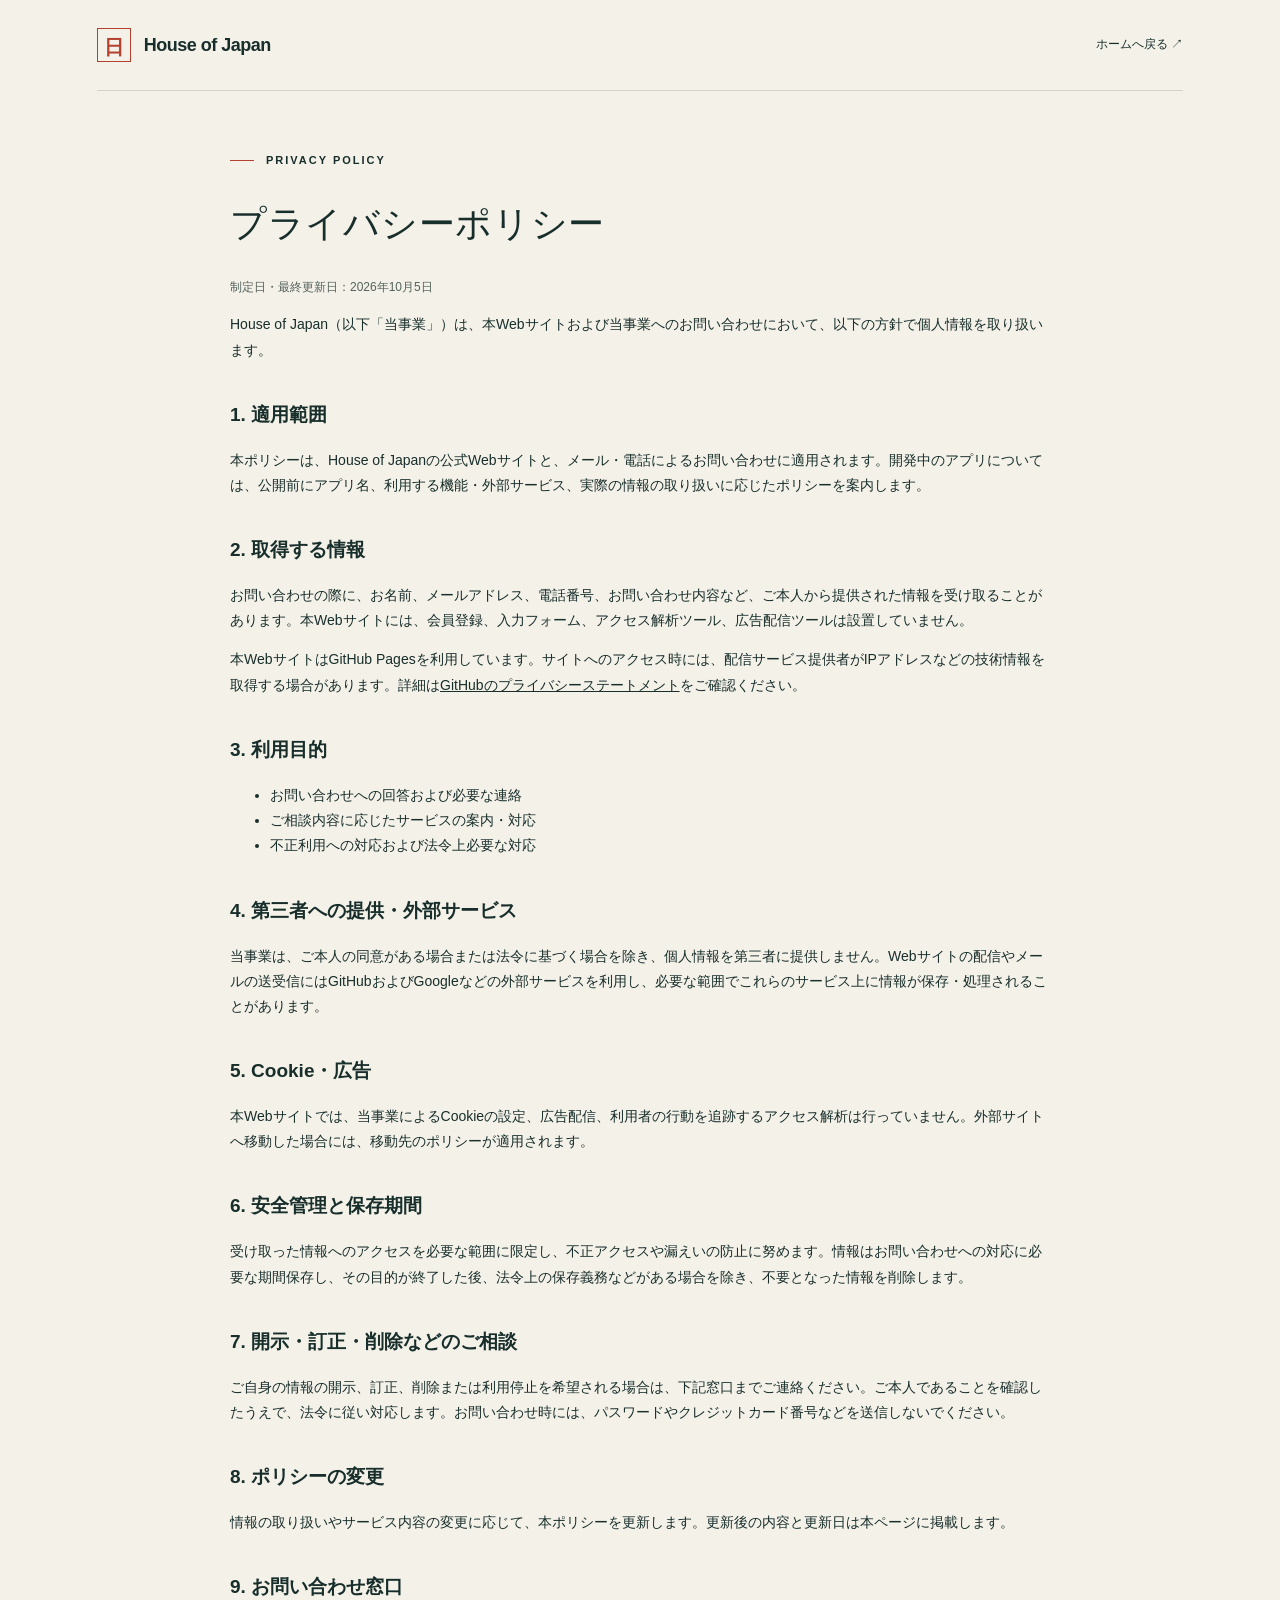
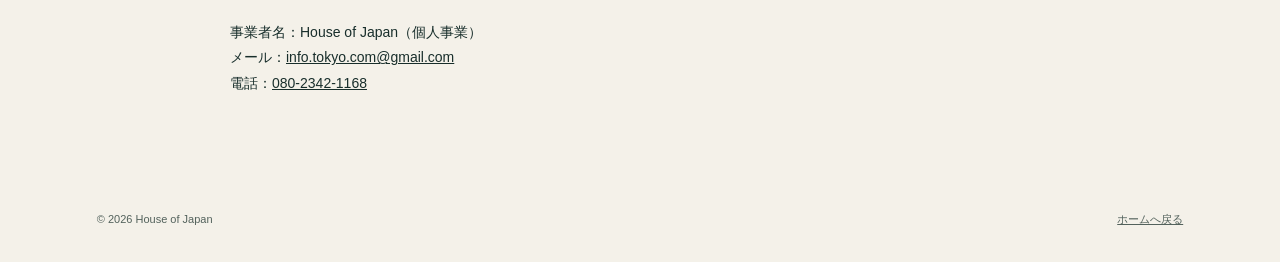
==== privacy.html @ 241f7ce8 "Refresh House of Japan site and add website privacy policy" ====
<!doctype html>
<html lang="ja"><head><meta charset="utf-8"><meta name="viewport" content="width=device-width,initial-scale=1"><meta name="description" content="House of Japan公式Webサイトおよびお問い合わせにおける個人情報の取り扱いについて。"><title>プライバシーポリシー | House of Japan</title><link rel="stylesheet" href="style.css"></head>
<body><a class="skip" href="#main">本文へ移動</a><div class="wrap"><header><a class="brand" href="./"><span class="mark" aria-hidden="true">日</span>House of Japan</a><nav aria-label="ナビゲーション"><a href="./">ホームへ戻る ↗</a></nav></header>
<main class="policy" id="main"><div class="eyebrow">Privacy policy</div><h1>プライバシーポリシー</h1><p class="date">制定日・最終更新日：2026年10月5日</p>
<p>House of Japan（以下「当事業」）は、本Webサイトおよび当事業へのお問い合わせにおいて、以下の方針で個人情報を取り扱います。</p>
<h2>1. 適用範囲</h2><p>本ポリシーは、House of Japanの公式Webサイトと、メール・電話によるお問い合わせに適用されます。開発中のアプリについては、公開前にアプリ名、利用する機能・外部サービス、実際の情報の取り扱いに応じたポリシーを案内します。</p>
<h2>2. 取得する情報</h2><p>お問い合わせの際に、お名前、メールアドレス、電話番号、お問い合わせ内容など、ご本人から提供された情報を受け取ることがあります。本Webサイトには、会員登録、入力フォーム、アクセス解析ツール、広告配信ツールは設置していません。</p><p>本WebサイトはGitHub Pagesを利用しています。サイトへのアクセス時には、配信サービス提供者がIPアドレスなどの技術情報を取得する場合があります。詳細は<a href="https://docs.github.com/en/site-policy/privacy-policies/github-general-privacy-statement">GitHubのプライバシーステートメント</a>をご確認ください。</p>
<h2>3. 利用目的</h2><ul><li>お問い合わせへの回答および必要な連絡</li><li>ご相談内容に応じたサービスの案内・対応</li><li>不正利用への対応および法令上必要な対応</li></ul>
<h2>4. 第三者への提供・外部サービス</h2><p>当事業は、ご本人の同意がある場合または法令に基づく場合を除き、個人情報を第三者に提供しません。Webサイトの配信やメールの送受信にはGitHubおよびGoogleなどの外部サービスを利用し、必要な範囲でこれらのサービス上に情報が保存・処理されることがあります。</p>
<h2>5. Cookie・広告</h2><p>本Webサイトでは、当事業によるCookieの設定、広告配信、利用者の行動を追跡するアクセス解析は行っていません。外部サイトへ移動した場合には、移動先のポリシーが適用されます。</p>
<h2>6. 安全管理と保存期間</h2><p>受け取った情報へのアクセスを必要な範囲に限定し、不正アクセスや漏えいの防止に努めます。情報はお問い合わせへの対応に必要な期間保存し、その目的が終了した後、法令上の保存義務などがある場合を除き、不要となった情報を削除します。</p>
<h2>7. 開示・訂正・削除などのご相談</h2><p>ご自身の情報の開示、訂正、削除または利用停止を希望される場合は、下記窓口までご連絡ください。ご本人であることを確認したうえで、法令に従い対応します。お問い合わせ時には、パスワードやクレジットカード番号などを送信しないでください。</p>
<h2>8. ポリシーの変更</h2><p>情報の取り扱いやサービス内容の変更に応じて、本ポリシーを更新します。更新後の内容と更新日は本ページに掲載します。</p>
<h2>9. お問い合わせ窓口</h2><p>事業者名：House of Japan（個人事業）<br>メール：<a href="mailto:info.tokyo.com@gmail.com">info.tokyo.com@gmail.com</a><br>電話：<a href="tel:+818023421168">080-2342-1168</a></p>
</main><footer><span>© 2026 House of Japan</span><a href="./">ホームへ戻る</a></footer></div></body></html>
---- style.css ----
:root{--paper:#f4f1e9;--ink:#182e2b;--muted:#53625c;--red:#b4402e;--line:#d1d5c9}*{box-sizing:border-box}html{scroll-behavior:smooth;scroll-padding-top:30px}body{margin:0;background:var(--paper);color:var(--ink);font-family:Arial,'Yu Gothic','Hiragino Kaku Gothic ProN',sans-serif;line-height:1.8}a{color:inherit}a:focus-visible{outline:3px solid var(--red);outline-offset:6px}a:hover{color:var(--red)}.wrap{max-width:1240px;margin:auto;padding:0 6%}.skip{position:absolute;left:20px;top:-80px;background:white;padding:10px;z-index:10}.skip:focus{top:10px}header{display:flex;justify-content:space-between;align-items:center;gap:24px;padding:28px 0;border-bottom:1px solid var(--line)}.brand{text-decoration:none;display:flex;gap:13px;align-items:center;font-size:18px;font-weight:bold;letter-spacing:-.5px}.mark{display:grid;place-items:center;width:34px;height:34px;border:1px solid var(--red);color:var(--red);font-family:serif;font-size:20px}nav{display:flex;gap:28px;font-size:12px}nav a{text-decoration:none}.hero{padding:75px 0 55px;display:grid;grid-template-columns:1.05fr 1fr;align-items:center;gap:40px}.eyebrow{font-size:11px;letter-spacing:2px;text-transform:uppercase;font-weight:bold;display:flex;align-items:center;gap:12px}.eyebrow:before{content:'';width:24px;height:1px;background:var(--red)}h1{font-family:'Yu Mincho','Hiragino Mincho ProN',serif;font-weight:500;font-size:clamp(38px,4.6vw,64px);line-height:1.5;letter-spacing:.02em;margin:26px 0}h1 em{font-style:normal;color:var(--red)}.lead{color:var(--muted);font-size:14px;max-width:440px}.button{display:inline-flex;align-items:center;gap:40px;padding:13px 24px;background:var(--ink);color:var(--paper);text-decoration:none;font-size:13px;margin-top:22px}.button:hover{background:var(--red);color:white}.art{position:relative;aspect-ratio:1/1.08;background:#e8e5db;overflow:hidden;border-radius:160px 160px 0 0}.art svg{width:100%;height:100%;display:block}.art-label{position:absolute;bottom:25px;left:25px;font-size:10px;letter-spacing:2px}.hero-foot{border-top:1px solid var(--line);border-bottom:1px solid var(--line);display:flex;justify-content:space-between;padding:16px 0;font-size:10px;letter-spacing:2px}.section{padding:80px 0;border-bottom:1px solid var(--line)}.section-heading{display:grid;grid-template-columns:1fr 2fr;gap:40px;margin-bottom:35px}.section-heading h2{font-size:30px;font-family:Georgia,serif;font-weight:normal;margin:8px 0}.section-heading p{font-size:15px;max-width:620px;color:var(--muted);margin:5px 0}.cards{display:grid;grid-template-columns:1fr 1fr;gap:20px}.card{padding:32px;background:#e9eade;min-height:235px}.card:nth-child(2){background:#eae3d8}.card-top{display:flex;justify-content:space-between;font-size:11px;letter-spacing:2px;color:var(--muted)}.card h3{font-weight:500;font-size:22px;margin:30px 0 10px}.card p{font-size:14px;color:var(--muted);max-width:440px}.tag{font-size:10px;letter-spacing:2px;display:inline-block;border-bottom:1px solid var(--muted);padding-bottom:5px}.about-grid{display:grid;grid-template-columns:1fr 2fr;gap:40px}dl{margin:0}dl div{display:grid;grid-template-columns:120px 1fr;border-top:1px solid var(--line);padding:16px 0;font-size:14px}dt{color:var(--muted)}dd{margin:0;overflow-wrap:anywhere}.contact{background:var(--ink);color:var(--paper);padding:55px;margin:65px 0}.contact h2{font-family:'Yu Mincho',serif;font-size:32px;font-weight:500;margin:10px 0}.contact p{font-size:14px;color:#c6d0c5}.contact-links{display:flex;flex-wrap:wrap;gap:20px 35px;margin-top:25px}.contact-links a{color:var(--paper);text-underline-offset:7px;overflow-wrap:anywhere}.contact .eyebrow:before{background:#e59777}footer{display:flex;justify-content:space-between;gap:20px;padding:20px 0 32px;font-size:11px;color:var(--muted)}.policy{max-width:820px;padding:60px 0 80px;margin:auto}.policy h1{font-size:36px}.policy h2{font-size:19px;margin-top:35px}.policy p,.policy li{font-size:14px}.policy .date{color:var(--muted);font-size:12px}.policy a{overflow-wrap:anywhere}@media(max-width:700px){.wrap{padding:0 6%}header{flex-wrap:wrap;padding:20px 0;gap:16px}nav{gap:20px;font-size:11px}.brand{font-size:17px}.hero{grid-template-columns:1fr;padding:45px 0 30px;gap:30px}h1{font-size:40px}.art{max-width:440px;width:100%;justify-self:center;aspect-ratio:1.2}.hero-foot{font-size:8px;letter-spacing:1px;gap:10px}.section{padding:50px 0}.section-heading,.about-grid{grid-template-columns:1fr;gap:15px}.cards{grid-template-columns:1fr}.card{padding:25px}.contact{padding:28px;margin:40px 0}.contact h2{font-size:26px}.contact-links{flex-direction:column;font-size:14px}dl div{grid-template-columns:90px 1fr}footer{flex-wrap:wrap}.policy{padding-top:30px}.policy h1{font-size:28px}}@media(prefers-reduced-motion:reduce){html{scroll-behavior:auto}}
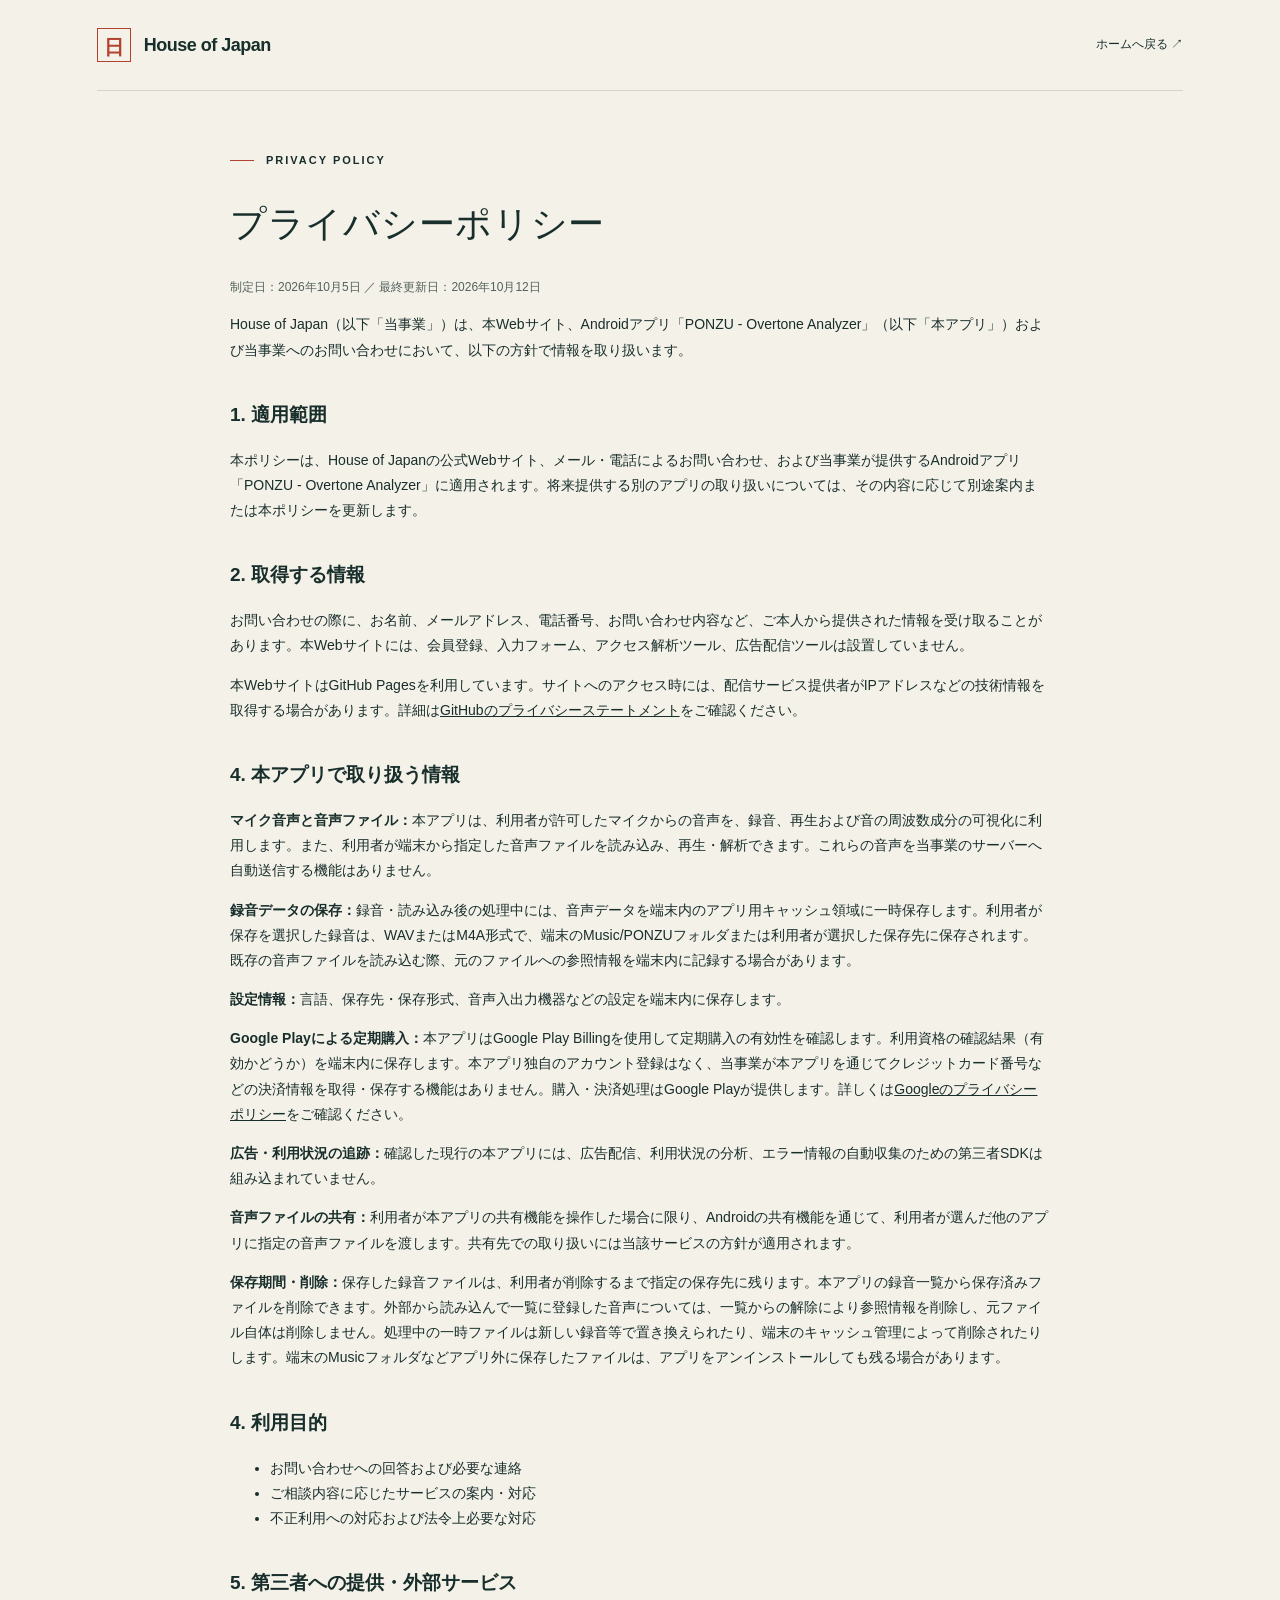
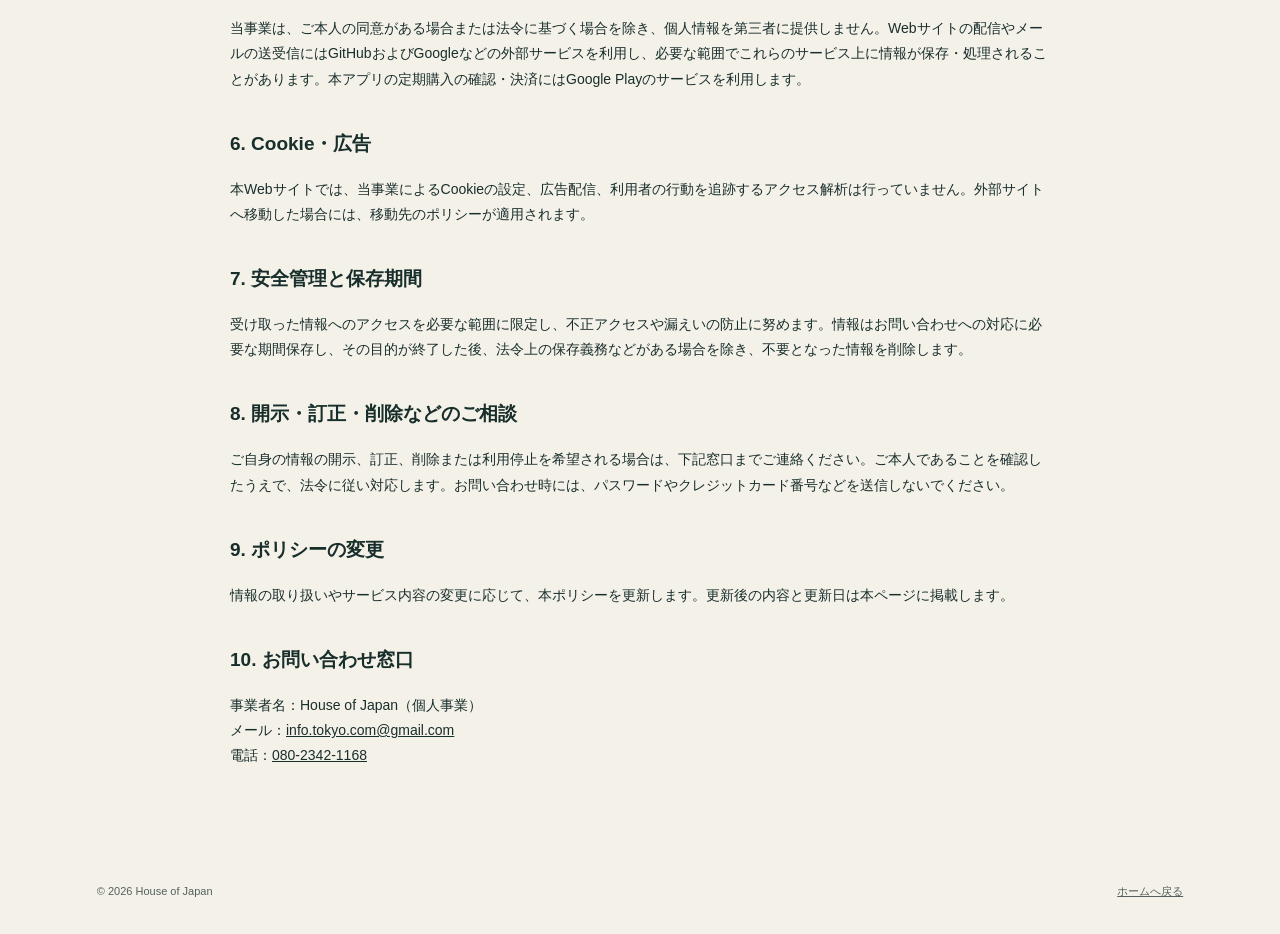
==== commit 5aa348ad: "Update privacy policy for PONZU Overtone Analyzer" ====
--- a/privacy.html
+++ b/privacy.html
@@ -1,15 +1,23 @@
 <!doctype html>
-<html lang="ja"><head><meta charset="utf-8"><meta name="viewport" content="width=device-width,initial-scale=1"><meta name="description" content="House of Japan公式Webサイトおよびお問い合わせにおける個人情報の取り扱いについて。"><title>プライバシーポリシー | House of Japan</title><link rel="stylesheet" href="style.css"></head>
+<html lang="ja"><head><meta charset="utf-8"><meta name="viewport" content="width=device-width,initial-scale=1"><meta name="description" content="House of Japan公式Webサイト・PONZUアプリ・お問い合わせにおける情報の取り扱いについて。"><title>プライバシーポリシー | House of Japan</title><link rel="stylesheet" href="style.css"></head>
 <body><a class="skip" href="#main">本文へ移動</a><div class="wrap"><header><a class="brand" href="./"><span class="mark" aria-hidden="true">日</span>House of Japan</a><nav aria-label="ナビゲーション"><a href="./">ホームへ戻る ↗</a></nav></header>
-<main class="policy" id="main"><div class="eyebrow">Privacy policy</div><h1>プライバシーポリシー</h1><p class="date">制定日・最終更新日：2026年10月5日</p>
-<p>House of Japan（以下「当事業」）は、本Webサイトおよび当事業へのお問い合わせにおいて、以下の方針で個人情報を取り扱います。</p>
-<h2>1. 適用範囲</h2><p>本ポリシーは、House of Japanの公式Webサイトと、メール・電話によるお問い合わせに適用されます。開発中のアプリについては、公開前にアプリ名、利用する機能・外部サービス、実際の情報の取り扱いに応じたポリシーを案内します。</p>
+<main class="policy" id="main"><div class="eyebrow">Privacy policy</div><h1>プライバシーポリシー</h1><p class="date">制定日：2026年10月5日 ／ 最終更新日：2026年10月12日</p>
+<p>House of Japan（以下「当事業」）は、本Webサイト、Androidアプリ「PONZU - Overtone Analyzer」（以下「本アプリ」）および当事業へのお問い合わせにおいて、以下の方針で情報を取り扱います。</p>
+<h2>1. 適用範囲</h2><p>本ポリシーは、House of Japanの公式Webサイト、メール・電話によるお問い合わせ、および当事業が提供するAndroidアプリ「PONZU - Overtone Analyzer」に適用されます。将来提供する別のアプリの取り扱いについては、その内容に応じて別途案内または本ポリシーを更新します。</p>
 <h2>2. 取得する情報</h2><p>お問い合わせの際に、お名前、メールアドレス、電話番号、お問い合わせ内容など、ご本人から提供された情報を受け取ることがあります。本Webサイトには、会員登録、入力フォーム、アクセス解析ツール、広告配信ツールは設置していません。</p><p>本WebサイトはGitHub Pagesを利用しています。サイトへのアクセス時には、配信サービス提供者がIPアドレスなどの技術情報を取得する場合があります。詳細は<a href="https://docs.github.com/en/site-policy/privacy-policies/github-general-privacy-statement">GitHubのプライバシーステートメント</a>をご確認ください。</p>
-<h2>3. 利用目的</h2><ul><li>お問い合わせへの回答および必要な連絡</li><li>ご相談内容に応じたサービスの案内・対応</li><li>不正利用への対応および法令上必要な対応</li></ul>
-<h2>4. 第三者への提供・外部サービス</h2><p>当事業は、ご本人の同意がある場合または法令に基づく場合を除き、個人情報を第三者に提供しません。Webサイトの配信やメールの送受信にはGitHubおよびGoogleなどの外部サービスを利用し、必要な範囲でこれらのサービス上に情報が保存・処理されることがあります。</p>
-<h2>5. Cookie・広告</h2><p>本Webサイトでは、当事業によるCookieの設定、広告配信、利用者の行動を追跡するアクセス解析は行っていません。外部サイトへ移動した場合には、移動先のポリシーが適用されます。</p>
-<h2>6. 安全管理と保存期間</h2><p>受け取った情報へのアクセスを必要な範囲に限定し、不正アクセスや漏えいの防止に努めます。情報はお問い合わせへの対応に必要な期間保存し、その目的が終了した後、法令上の保存義務などがある場合を除き、不要となった情報を削除します。</p>
-<h2>7. 開示・訂正・削除などのご相談</h2><p>ご自身の情報の開示、訂正、削除または利用停止を希望される場合は、下記窓口までご連絡ください。ご本人であることを確認したうえで、法令に従い対応します。お問い合わせ時には、パスワードやクレジットカード番号などを送信しないでください。</p>
-<h2>8. ポリシーの変更</h2><p>情報の取り扱いやサービス内容の変更に応じて、本ポリシーを更新します。更新後の内容と更新日は本ページに掲載します。</p>
-<h2>9. お問い合わせ窓口</h2><p>事業者名：House of Japan（個人事業）<br>メール：<a href="mailto:info.tokyo.com@gmail.com">info.tokyo.com@gmail.com</a><br>電話：<a href="tel:+818023421168">080-2342-1168</a></p>
+<h2>4. 本アプリで取り扱う情報</h2>
+<p><strong>マイク音声と音声ファイル：</strong>本アプリは、利用者が許可したマイクからの音声を、録音、再生および音の周波数成分の可視化に利用します。また、利用者が端末から指定した音声ファイルを読み込み、再生・解析できます。これらの音声を当事業のサーバーへ自動送信する機能はありません。</p>
+<p><strong>録音データの保存：</strong>録音・読み込み後の処理中には、音声データを端末内のアプリ用キャッシュ領域に一時保存します。利用者が保存を選択した録音は、WAVまたはM4A形式で、端末のMusic/PONZUフォルダまたは利用者が選択した保存先に保存されます。既存の音声ファイルを読み込む際、元のファイルへの参照情報を端末内に記録する場合があります。</p>
+<p><strong>設定情報：</strong>言語、保存先・保存形式、音声入出力機器などの設定を端末内に保存します。</p>
+<p><strong>Google Playによる定期購入：</strong>本アプリはGoogle Play Billingを使用して定期購入の有効性を確認します。利用資格の確認結果（有効かどうか）を端末内に保存します。本アプリ独自のアカウント登録はなく、当事業が本アプリを通じてクレジットカード番号などの決済情報を取得・保存する機能はありません。購入・決済処理はGoogle Playが提供します。詳しくは<a href="https://policies.google.com/privacy?hl=ja">Googleのプライバシーポリシー</a>をご確認ください。</p>
+<p><strong>広告・利用状況の追跡：</strong>確認した現行の本アプリには、広告配信、利用状況の分析、エラー情報の自動収集のための第三者SDKは組み込まれていません。</p>
+<p><strong>音声ファイルの共有：</strong>利用者が本アプリの共有機能を操作した場合に限り、Androidの共有機能を通じて、利用者が選んだ他のアプリに指定の音声ファイルを渡します。共有先での取り扱いには当該サービスの方針が適用されます。</p>
+<p><strong>保存期間・削除：</strong>保存した録音ファイルは、利用者が削除するまで指定の保存先に残ります。本アプリの録音一覧から保存済みファイルを削除できます。外部から読み込んで一覧に登録した音声については、一覧からの解除により参照情報を削除し、元ファイル自体は削除しません。処理中の一時ファイルは新しい録音等で置き換えられたり、端末のキャッシュ管理によって削除されたりします。端末のMusicフォルダなどアプリ外に保存したファイルは、アプリをアンインストールしても残る場合があります。</p>
+<h2>4. 利用目的</h2><ul><li>お問い合わせへの回答および必要な連絡</li><li>ご相談内容に応じたサービスの案内・対応</li><li>不正利用への対応および法令上必要な対応</li></ul>
+<h2>5. 第三者への提供・外部サービス</h2><p>当事業は、ご本人の同意がある場合または法令に基づく場合を除き、個人情報を第三者に提供しません。Webサイトの配信やメールの送受信にはGitHubおよびGoogleなどの外部サービスを利用し、必要な範囲でこれらのサービス上に情報が保存・処理されることがあります。本アプリの定期購入の確認・決済にはGoogle Playのサービスを利用します。</p>
+<h2>6. Cookie・広告</h2><p>本Webサイトでは、当事業によるCookieの設定、広告配信、利用者の行動を追跡するアクセス解析は行っていません。外部サイトへ移動した場合には、移動先のポリシーが適用されます。</p>
+<h2>7. 安全管理と保存期間</h2><p>受け取った情報へのアクセスを必要な範囲に限定し、不正アクセスや漏えいの防止に努めます。情報はお問い合わせへの対応に必要な期間保存し、その目的が終了した後、法令上の保存義務などがある場合を除き、不要となった情報を削除します。</p>
+<h2>8. 開示・訂正・削除などのご相談</h2><p>ご自身の情報の開示、訂正、削除または利用停止を希望される場合は、下記窓口までご連絡ください。ご本人であることを確認したうえで、法令に従い対応します。お問い合わせ時には、パスワードやクレジットカード番号などを送信しないでください。</p>
+<h2>9. ポリシーの変更</h2><p>情報の取り扱いやサービス内容の変更に応じて、本ポリシーを更新します。更新後の内容と更新日は本ページに掲載します。</p>
+<h2>10. お問い合わせ窓口</h2><p>事業者名：House of Japan（個人事業）<br>メール：<a href="mailto:info.tokyo.com@gmail.com">info.tokyo.com@gmail.com</a><br>電話：<a href="tel:+818023421168">080-2342-1168</a></p>
 </main><footer><span>© 2026 House of Japan</span><a href="./">ホームへ戻る</a></footer></div></body></html>
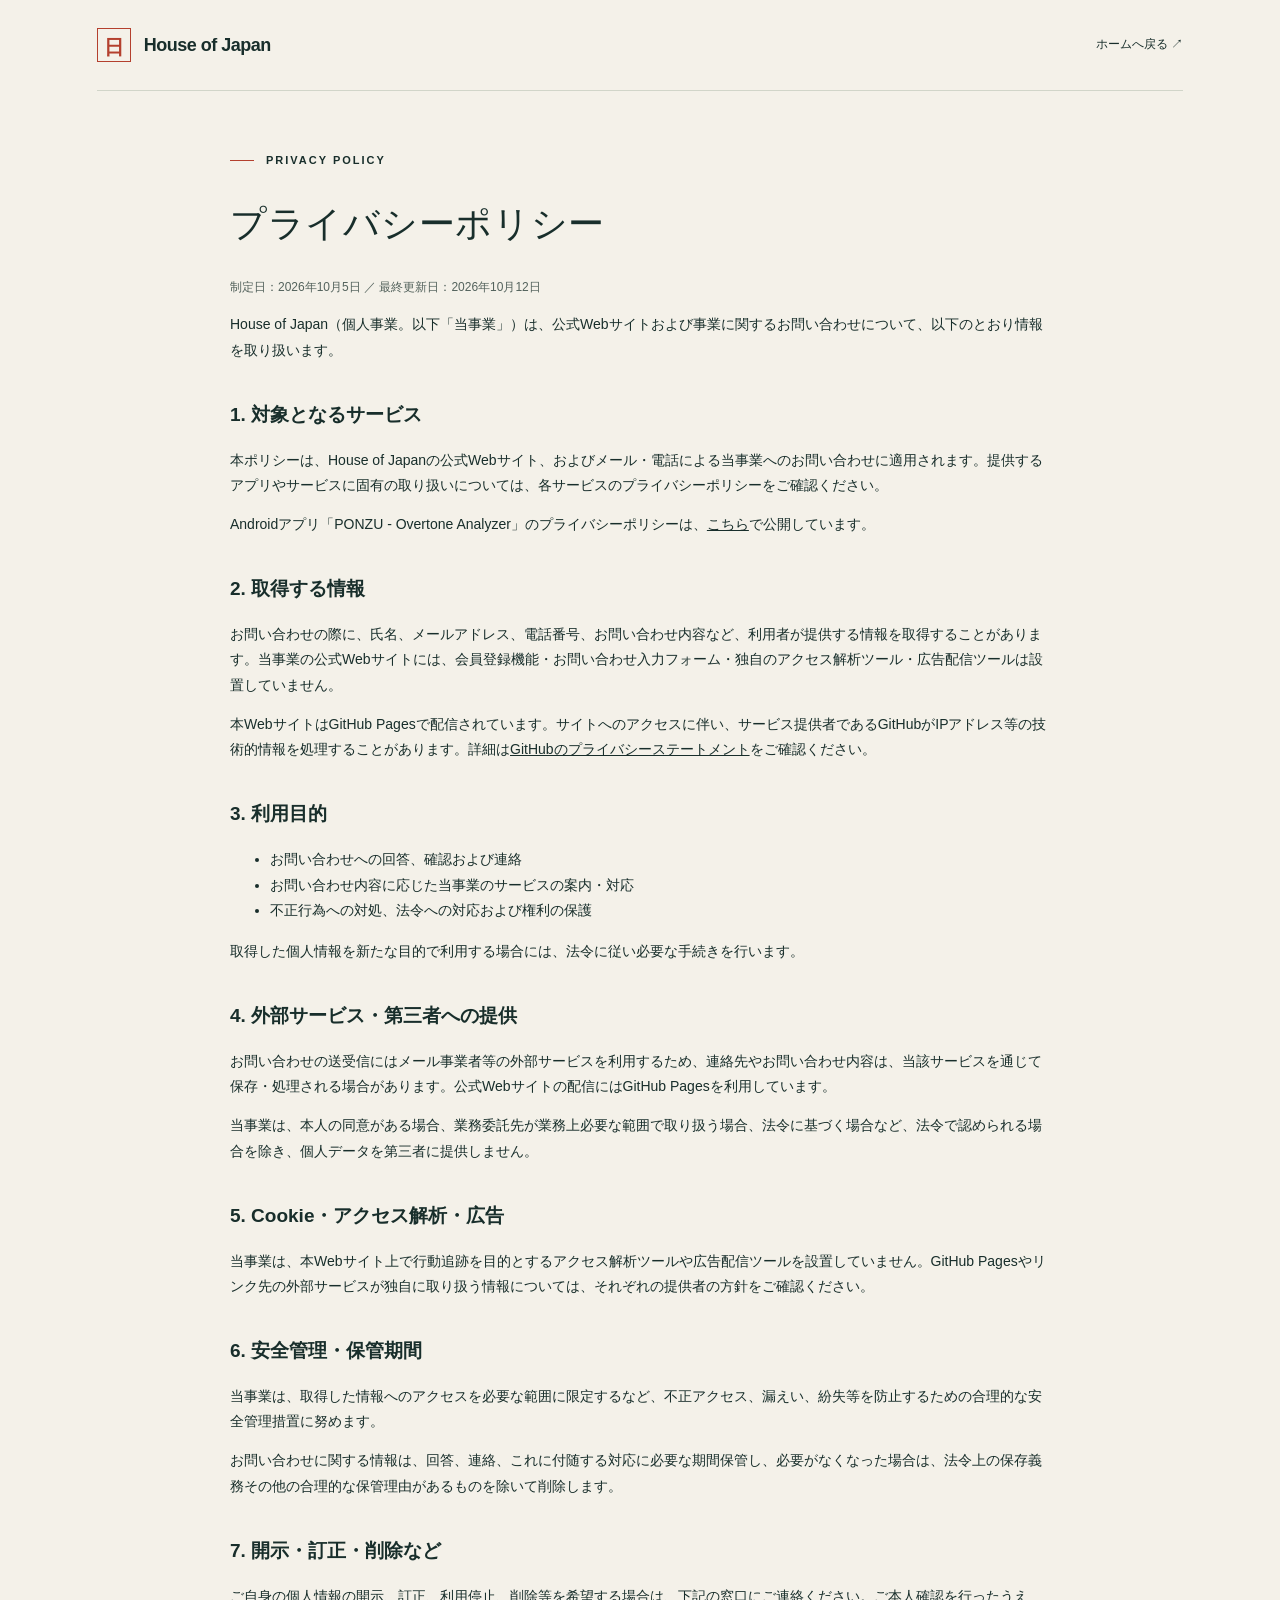
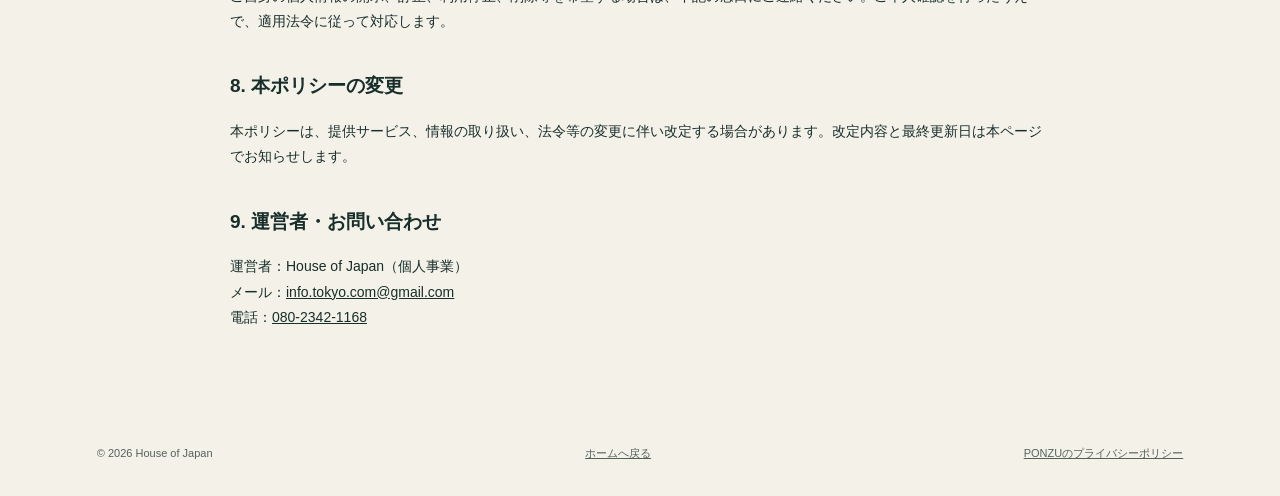
==== commit 5721da47: "Separate House of Japan privacy policy from PONZU application" ====
--- a/privacy.html
+++ b/privacy.html
@@ -1,23 +1,55 @@
 <!doctype html>
-<html lang="ja"><head><meta charset="utf-8"><meta name="viewport" content="width=device-width,initial-scale=1"><meta name="description" content="House of Japan公式Webサイト・PONZUアプリ・お問い合わせにおける情報の取り扱いについて。"><title>プライバシーポリシー | House of Japan</title><link rel="stylesheet" href="style.css"></head>
-<body><a class="skip" href="#main">本文へ移動</a><div class="wrap"><header><a class="brand" href="./"><span class="mark" aria-hidden="true">日</span>House of Japan</a><nav aria-label="ナビゲーション"><a href="./">ホームへ戻る ↗</a></nav></header>
-<main class="policy" id="main"><div class="eyebrow">Privacy policy</div><h1>プライバシーポリシー</h1><p class="date">制定日：2026年10月5日 ／ 最終更新日：2026年10月12日</p>
-<p>House of Japan（以下「当事業」）は、本Webサイト、Androidアプリ「PONZU - Overtone Analyzer」（以下「本アプリ」）および当事業へのお問い合わせにおいて、以下の方針で情報を取り扱います。</p>
-<h2>1. 適用範囲</h2><p>本ポリシーは、House of Japanの公式Webサイト、メール・電話によるお問い合わせ、および当事業が提供するAndroidアプリ「PONZU - Overtone Analyzer」に適用されます。将来提供する別のアプリの取り扱いについては、その内容に応じて別途案内または本ポリシーを更新します。</p>
-<h2>2. 取得する情報</h2><p>お問い合わせの際に、お名前、メールアドレス、電話番号、お問い合わせ内容など、ご本人から提供された情報を受け取ることがあります。本Webサイトには、会員登録、入力フォーム、アクセス解析ツール、広告配信ツールは設置していません。</p><p>本WebサイトはGitHub Pagesを利用しています。サイトへのアクセス時には、配信サービス提供者がIPアドレスなどの技術情報を取得する場合があります。詳細は<a href="https://docs.github.com/en/site-policy/privacy-policies/github-general-privacy-statement">GitHubのプライバシーステートメント</a>をご確認ください。</p>
-<h2>4. 本アプリで取り扱う情報</h2>
-<p><strong>マイク音声と音声ファイル：</strong>本アプリは、利用者が許可したマイクからの音声を、録音、再生および音の周波数成分の可視化に利用します。また、利用者が端末から指定した音声ファイルを読み込み、再生・解析できます。これらの音声を当事業のサーバーへ自動送信する機能はありません。</p>
-<p><strong>録音データの保存：</strong>録音・読み込み後の処理中には、音声データを端末内のアプリ用キャッシュ領域に一時保存します。利用者が保存を選択した録音は、WAVまたはM4A形式で、端末のMusic/PONZUフォルダまたは利用者が選択した保存先に保存されます。既存の音声ファイルを読み込む際、元のファイルへの参照情報を端末内に記録する場合があります。</p>
-<p><strong>設定情報：</strong>言語、保存先・保存形式、音声入出力機器などの設定を端末内に保存します。</p>
-<p><strong>Google Playによる定期購入：</strong>本アプリはGoogle Play Billingを使用して定期購入の有効性を確認します。利用資格の確認結果（有効かどうか）を端末内に保存します。本アプリ独自のアカウント登録はなく、当事業が本アプリを通じてクレジットカード番号などの決済情報を取得・保存する機能はありません。購入・決済処理はGoogle Playが提供します。詳しくは<a href="https://policies.google.com/privacy?hl=ja">Googleのプライバシーポリシー</a>をご確認ください。</p>
-<p><strong>広告・利用状況の追跡：</strong>確認した現行の本アプリには、広告配信、利用状況の分析、エラー情報の自動収集のための第三者SDKは組み込まれていません。</p>
-<p><strong>音声ファイルの共有：</strong>利用者が本アプリの共有機能を操作した場合に限り、Androidの共有機能を通じて、利用者が選んだ他のアプリに指定の音声ファイルを渡します。共有先での取り扱いには当該サービスの方針が適用されます。</p>
-<p><strong>保存期間・削除：</strong>保存した録音ファイルは、利用者が削除するまで指定の保存先に残ります。本アプリの録音一覧から保存済みファイルを削除できます。外部から読み込んで一覧に登録した音声については、一覧からの解除により参照情報を削除し、元ファイル自体は削除しません。処理中の一時ファイルは新しい録音等で置き換えられたり、端末のキャッシュ管理によって削除されたりします。端末のMusicフォルダなどアプリ外に保存したファイルは、アプリをアンインストールしても残る場合があります。</p>
-<h2>4. 利用目的</h2><ul><li>お問い合わせへの回答および必要な連絡</li><li>ご相談内容に応じたサービスの案内・対応</li><li>不正利用への対応および法令上必要な対応</li></ul>
-<h2>5. 第三者への提供・外部サービス</h2><p>当事業は、ご本人の同意がある場合または法令に基づく場合を除き、個人情報を第三者に提供しません。Webサイトの配信やメールの送受信にはGitHubおよびGoogleなどの外部サービスを利用し、必要な範囲でこれらのサービス上に情報が保存・処理されることがあります。本アプリの定期購入の確認・決済にはGoogle Playのサービスを利用します。</p>
-<h2>6. Cookie・広告</h2><p>本Webサイトでは、当事業によるCookieの設定、広告配信、利用者の行動を追跡するアクセス解析は行っていません。外部サイトへ移動した場合には、移動先のポリシーが適用されます。</p>
-<h2>7. 安全管理と保存期間</h2><p>受け取った情報へのアクセスを必要な範囲に限定し、不正アクセスや漏えいの防止に努めます。情報はお問い合わせへの対応に必要な期間保存し、その目的が終了した後、法令上の保存義務などがある場合を除き、不要となった情報を削除します。</p>
-<h2>8. 開示・訂正・削除などのご相談</h2><p>ご自身の情報の開示、訂正、削除または利用停止を希望される場合は、下記窓口までご連絡ください。ご本人であることを確認したうえで、法令に従い対応します。お問い合わせ時には、パスワードやクレジットカード番号などを送信しないでください。</p>
-<h2>9. ポリシーの変更</h2><p>情報の取り扱いやサービス内容の変更に応じて、本ポリシーを更新します。更新後の内容と更新日は本ページに掲載します。</p>
-<h2>10. お問い合わせ窓口</h2><p>事業者名：House of Japan（個人事業）<br>メール：<a href="mailto:info.tokyo.com@gmail.com">info.tokyo.com@gmail.com</a><br>電話：<a href="tel:+818023421168">080-2342-1168</a></p>
-</main><footer><span>© 2026 House of Japan</span><a href="./">ホームへ戻る</a></footer></div></body></html>
+<html lang="ja">
+<head>
+<meta charset="utf-8">
+<meta name="viewport" content="width=device-width,initial-scale=1">
+<meta name="description" content="House of Japan公式Webサイトおよび事業へのお問い合わせに関するプライバシーポリシー。">
+<title>プライバシーポリシー | House of Japan</title>
+<link rel="stylesheet" href="style.css">
+</head>
+<body>
+<a class="skip" href="#main">本文へ移動</a>
+<div class="wrap">
+<header>
+<a class="brand" href="./"><span class="mark" aria-hidden="true">日</span>House of Japan</a>
+<nav aria-label="ナビゲーション"><a href="./">ホームへ戻る ↗</a></nav>
+</header>
+<main class="policy" id="main">
+<div class="eyebrow">Privacy Policy</div>
+<h1>プライバシーポリシー</h1>
+<p class="date">制定日：2026年10月5日 ／ 最終更新日：2026年10月12日</p>
+<p>House of Japan（個人事業。以下「当事業」）は、公式Webサイトおよび事業に関するお問い合わせについて、以下のとおり情報を取り扱います。</p>
+<h2>1. 対象となるサービス</h2>
+<p>本ポリシーは、House of Japanの公式Webサイト、およびメール・電話による当事業へのお問い合わせに適用されます。提供するアプリやサービスに固有の取り扱いについては、各サービスのプライバシーポリシーをご確認ください。</p>
+<p>Androidアプリ「PONZU - Overtone Analyzer」のプライバシーポリシーは、<a href="ponzu/privacy.html">こちら</a>で公開しています。</p>
+<h2>2. 取得する情報</h2>
+<p>お問い合わせの際に、氏名、メールアドレス、電話番号、お問い合わせ内容など、利用者が提供する情報を取得することがあります。当事業の公式Webサイトには、会員登録機能・お問い合わせ入力フォーム・独自のアクセス解析ツール・広告配信ツールは設置していません。</p>
+<p>本WebサイトはGitHub Pagesで配信されています。サイトへのアクセスに伴い、サービス提供者であるGitHubがIPアドレス等の技術的情報を処理することがあります。詳細は<a href="https://docs.github.com/en/site-policy/privacy-policies/github-general-privacy-statement">GitHubのプライバシーステートメント</a>をご確認ください。</p>
+<h2>3. 利用目的</h2>
+<ul>
+<li>お問い合わせへの回答、確認および連絡</li>
+<li>お問い合わせ内容に応じた当事業のサービスの案内・対応</li>
+<li>不正行為への対処、法令への対応および権利の保護</li>
+</ul>
+<p>取得した個人情報を新たな目的で利用する場合には、法令に従い必要な手続きを行います。</p>
+<h2>4. 外部サービス・第三者への提供</h2>
+<p>お問い合わせの送受信にはメール事業者等の外部サービスを利用するため、連絡先やお問い合わせ内容は、当該サービスを通じて保存・処理される場合があります。公式Webサイトの配信にはGitHub Pagesを利用しています。</p>
+<p>当事業は、本人の同意がある場合、業務委託先が業務上必要な範囲で取り扱う場合、法令に基づく場合など、法令で認められる場合を除き、個人データを第三者に提供しません。</p>
+<h2>5. Cookie・アクセス解析・広告</h2>
+<p>当事業は、本Webサイト上で行動追跡を目的とするアクセス解析ツールや広告配信ツールを設置していません。GitHub Pagesやリンク先の外部サービスが独自に取り扱う情報については、それぞれの提供者の方針をご確認ください。</p>
+<h2>6. 安全管理・保管期間</h2>
+<p>当事業は、取得した情報へのアクセスを必要な範囲に限定するなど、不正アクセス、漏えい、紛失等を防止するための合理的な安全管理措置に努めます。</p>
+<p>お問い合わせに関する情報は、回答、連絡、これに付随する対応に必要な期間保管し、必要がなくなった場合は、法令上の保存義務その他の合理的な保管理由があるものを除いて削除します。</p>
+<h2>7. 開示・訂正・削除など</h2>
+<p>ご自身の個人情報の開示、訂正、利用停止、削除等を希望する場合は、下記の窓口にご連絡ください。ご本人確認を行ったうえで、適用法令に従って対応します。</p>
+<h2>8. 本ポリシーの変更</h2>
+<p>本ポリシーは、提供サービス、情報の取り扱い、法令等の変更に伴い改定する場合があります。改定内容と最終更新日は本ページでお知らせします。</p>
+<h2>9. 運営者・お問い合わせ</h2>
+<p>運営者：House of Japan（個人事業）<br>
+メール：<a href="mailto:info.tokyo.com@gmail.com">info.tokyo.com@gmail.com</a><br>
+電話：<a href="tel:+818023421168">080-2342-1168</a></p>
+</main>
+<footer><span>© 2026 House of Japan</span><a href="./">ホームへ戻る</a><a href="ponzu/privacy.html">PONZUのプライバシーポリシー</a></footer>
+</div>
+</body>
+</html>
